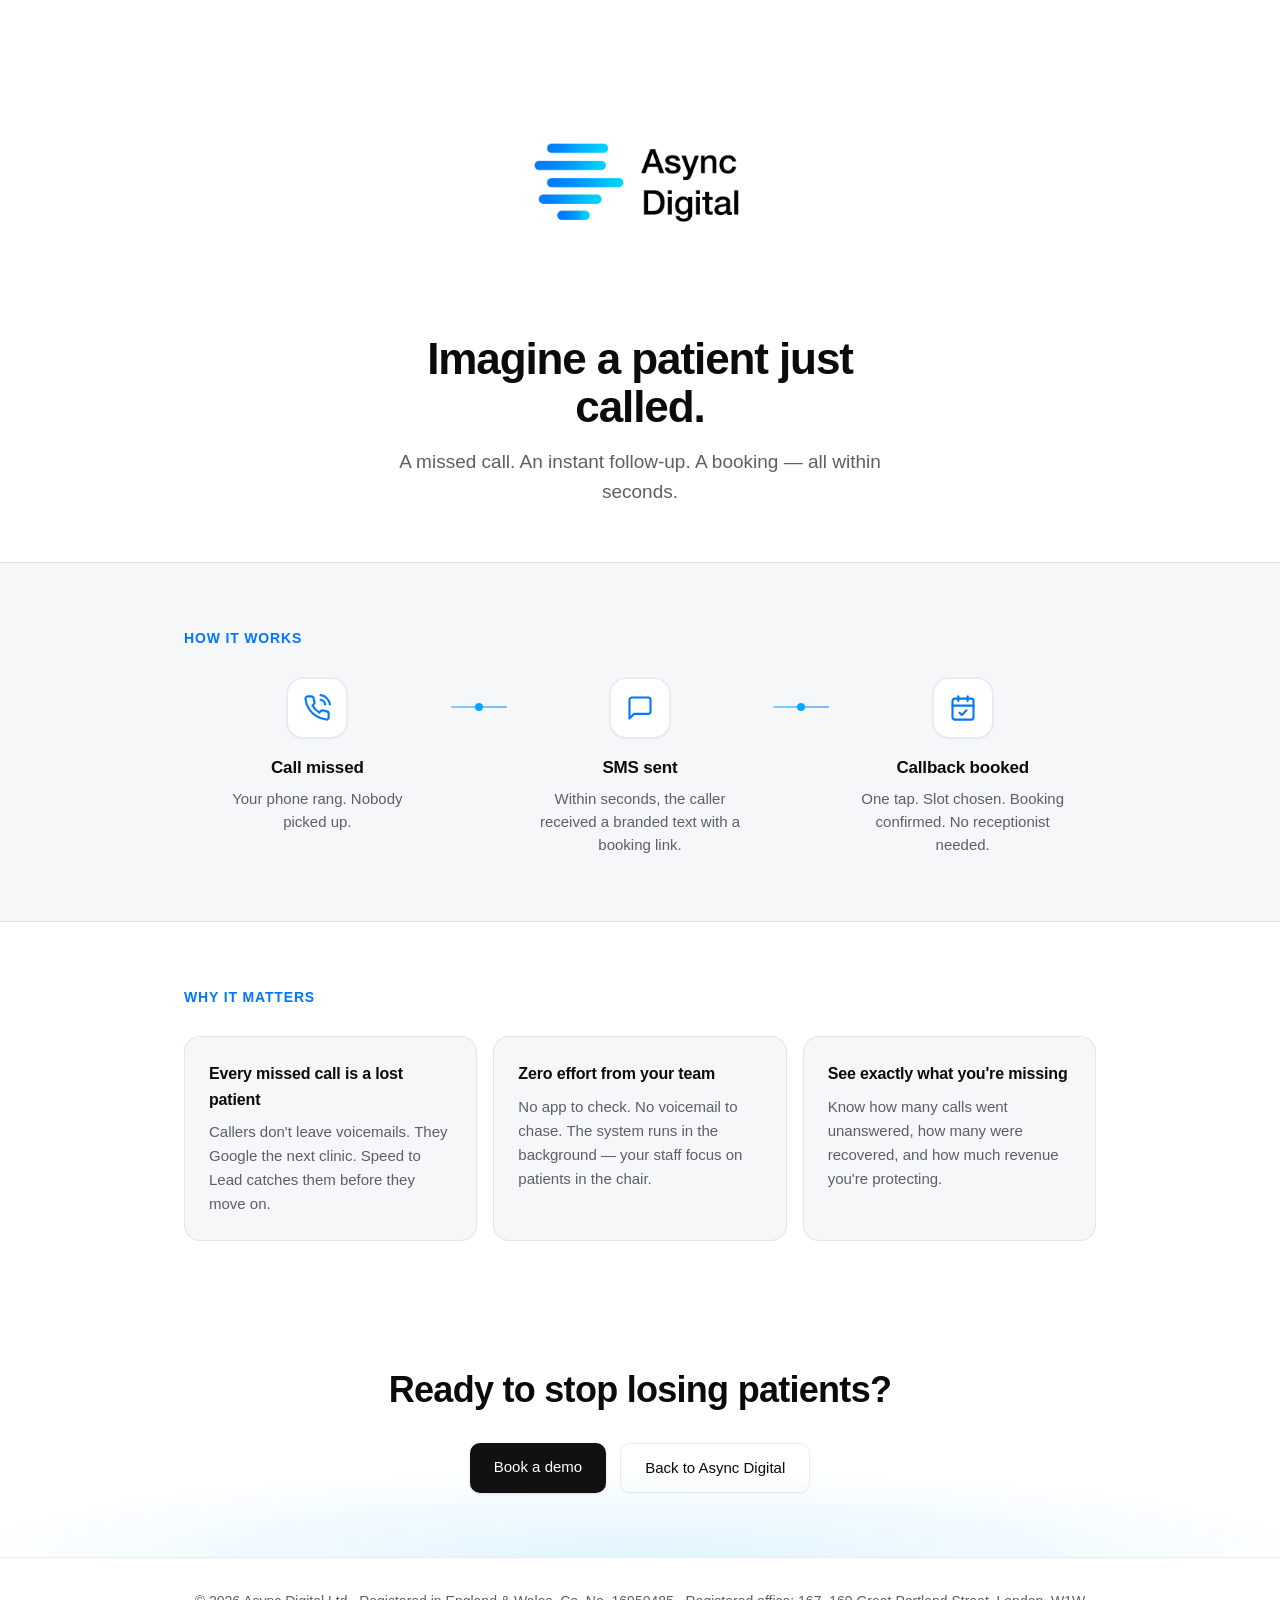
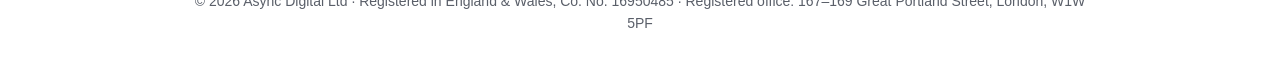
==== speed-to-lead/index.html @ 0b7e0255 "Swap mailto from r.nash1 to h.nash1 on demo speed-to-lead page Helen is the sales contact; r.nash1 i" ====
<!doctype html>
<html lang="en-GB">
<head>
  <meta charset="utf-8" />
  <meta name="viewport" content="width=device-width,initial-scale=1" />
  <title>Speed to Lead — Async Digital Demo</title>
  <meta name="description" content="See how Async Digital's Speed to Lead system turns missed calls into booked appointments — automatically." />
  <link rel="stylesheet" href="styles.css" />
</head>

<body>

  <!-- Header -->
  <header class="header">
    <div class="wrap">
      <div class="brand">
        <img class="logo" src="Logo.jpg" alt="Async Digital" />
      </div>

      <h1 class="headline">Imagine a patient just called.</h1>
      <p class="subtitle">A missed call. An instant follow-up. A booking — all within seconds.</p>
    </div>
  </header>

  <main>

    <!-- Flow -->
    <section class="flow-section" aria-labelledby="flow-title">
      <div class="wrap">
        <h2 id="flow-title" class="section-label">How it works</h2>

        <div class="flow">
          <div class="flow-step">
            <div class="flow-icon">
              <svg width="28" height="28" viewBox="0 0 24 24" fill="none" stroke="currentColor" stroke-width="1.8" stroke-linecap="round" stroke-linejoin="round" aria-hidden="true">
                <path d="M15.05 5A5 5 0 0 1 19 8.95M15.05 1A9 9 0 0 1 23 8.94"/>
                <path d="M22 16.92v3a2 2 0 0 1-2.18 2 19.79 19.79 0 0 1-8.63-3.07 19.5 19.5 0 0 1-6-6 19.79 19.79 0 0 1-3.07-8.67A2 2 0 0 1 4.11 2h3a2 2 0 0 1 2 1.72c.127.96.361 1.903.7 2.81a2 2 0 0 1-.45 2.11L8.09 9.91a16 16 0 0 0 6 6l1.27-1.27a2 2 0 0 1 2.11-.45c.907.339 1.85.573 2.81.7A2 2 0 0 1 22 16.92z"/>
              </svg>
            </div>
            <h3 class="flow-title">Call missed</h3>
            <p class="flow-desc">Your phone rang. Nobody picked up.</p>
          </div>

          <div class="flow-connector" aria-hidden="true">
            <div class="connector-line"></div>
            <div class="connector-dot"></div>
          </div>

          <div class="flow-step">
            <div class="flow-icon">
              <svg width="28" height="28" viewBox="0 0 24 24" fill="none" stroke="currentColor" stroke-width="1.8" stroke-linecap="round" stroke-linejoin="round" aria-hidden="true">
                <path d="M21 15a2 2 0 0 1-2 2H7l-4 4V5a2 2 0 0 1 2-2h14a2 2 0 0 1 2 2z"/>
              </svg>
            </div>
            <h3 class="flow-title">SMS sent</h3>
            <p class="flow-desc">Within seconds, the caller received a branded text with a booking link.</p>
          </div>

          <div class="flow-connector" aria-hidden="true">
            <div class="connector-line"></div>
            <div class="connector-dot"></div>
          </div>

          <div class="flow-step">
            <div class="flow-icon">
              <svg width="28" height="28" viewBox="0 0 24 24" fill="none" stroke="currentColor" stroke-width="1.8" stroke-linecap="round" stroke-linejoin="round" aria-hidden="true">
                <rect x="3" y="4" width="18" height="18" rx="2" ry="2"/>
                <line x1="16" y1="2" x2="16" y2="6"/>
                <line x1="8" y1="2" x2="8" y2="6"/>
                <line x1="3" y1="10" x2="21" y2="10"/>
                <path d="M9 16l2 2 4-4"/>
              </svg>
            </div>
            <h3 class="flow-title">Callback booked</h3>
            <p class="flow-desc">One tap. Slot chosen. Booking confirmed. No receptionist needed.</p>
          </div>
        </div>
      </div>
    </section>

    <!-- Why it matters -->
    <section class="cards-section" aria-labelledby="why-title">
      <div class="wrap">
        <h2 id="why-title" class="section-label">Why it matters</h2>

        <div class="cards">
          <article class="card">
            <h3>Every missed call is a lost patient</h3>
            <p>Callers don't leave voicemails. They Google the next clinic. Speed to Lead catches them before they move on.</p>
          </article>

          <article class="card">
            <h3>Zero effort from your team</h3>
            <p>No app to check. No voicemail to chase. The system runs in the background — your staff focus on patients in the chair.</p>
          </article>

          <article class="card">
            <h3>See exactly what you're missing</h3>
            <p>Know how many calls went unanswered, how many were recovered, and how much revenue you're protecting.</p>
          </article>
        </div>
      </div>
    </section>

    <!-- CTA -->
    <section class="cta-section" aria-labelledby="cta-title">
      <div class="wrap">
        <h2 id="cta-title" class="cta-headline">Ready to stop losing patients?</h2>
        <div class="cta-buttons">
          <a class="btn btn-primary" href="mailto:h.nash1@async-digital.com">Book a demo</a>
          <a class="btn btn-outline" href="https://async-digital.com">Back to Async Digital</a>
        </div>
      </div>
    </section>

  </main>

  <footer class="footer" role="contentinfo">
    <div class="wrap">
      <span>© <span id="year"></span> Async Digital Ltd · Registered in England &amp; Wales, Co. No. 16950485 · Registered office: 167&ndash;169 Great Portland Street, London, W1W 5PF</span>
    </div>
  </footer>

  <script>
    document.getElementById("year").textContent = new Date().getFullYear();
  </script>
</body>
</html>
---- speed-to-lead/styles.css ----
/* ========================================
   Speed to Lead — Demo Page
   Async Digital · demo.async-digital.com
   ======================================== */

:root {
  --text: #0b0b0c;
  --muted: #5a5f69;
  --bg: #ffffff;
  --card: #f6f7f9;
  --border: rgba(0, 0, 0, 0.08);
  --accent: #0aa5ff;
  --accent-2: #0077ff;
  --glow: rgba(10, 165, 255, 0.12);
}

*,
*::before,
*::after {
  box-sizing: border-box;
}

html {
  scroll-behavior: smooth;
}

body {
  margin: 0;
  font-family: -apple-system, BlinkMacSystemFont, "Segoe UI", Roboto, Helvetica,
    Arial, sans-serif;
  color: var(--text);
  background: var(--bg);
  line-height: 1.6;
  -webkit-font-smoothing: antialiased;
}

.wrap {
  max-width: 960px;
  margin: 0 auto;
  padding: 0 24px;
}

/* ---------- Header ---------- */

.header {
  padding: 48px 0 56px;
  text-align: center;
}

.brand {
  display: flex;
  justify-content: center;
}

.logo {
  max-width: 400px;
  width: 100%;
  height: auto;
  display: block;
}

.headline {
  font-size: clamp(32px, 5vw, 44px);
  line-height: 1.1;
  letter-spacing: -0.025em;
  margin: 20px auto 0;
  max-width: 20ch;
  font-weight: 700;
}

.subtitle {
  font-size: 19px;
  color: var(--muted);
  line-height: 1.55;
  margin: 16px auto 0;
  max-width: 46ch;
}

/* ---------- Section Labels ---------- */

.section-label {
  font-size: 14px;
  font-weight: 600;
  letter-spacing: 0.06em;
  text-transform: uppercase;
  color: var(--accent-2);
  margin: 0 0 28px;
}

/* ---------- Flow Visual ---------- */

.flow-section {
  padding: 64px 0;
  background: var(--card);
  border-top: 1px solid var(--border);
  border-bottom: 1px solid var(--border);
}

.flow {
  display: flex;
  align-items: flex-start;
  gap: 0;
}

.flow-step {
  flex: 1;
  text-align: center;
  padding: 0 12px;
}

.flow-icon {
  width: 60px;
  height: 60px;
  margin: 0 auto 16px;
  display: flex;
  align-items: center;
  justify-content: center;
  border-radius: 16px;
  background: var(--bg);
  border: 1px solid var(--border);
  color: var(--accent-2);
  box-shadow:
    0 1px 3px rgba(0, 0, 0, 0.04),
    0 0 0 1px rgba(10, 165, 255, 0.06);
}

.flow-title {
  font-size: 17px;
  font-weight: 600;
  margin: 0 0 6px;
  letter-spacing: -0.01em;
}

.flow-desc {
  font-size: 15px;
  color: var(--muted);
  margin: 0;
  line-height: 1.55;
  max-width: 26ch;
  margin-left: auto;
  margin-right: auto;
}

/* Connectors */

.flow-connector {
  display: flex;
  align-items: center;
  justify-content: center;
  padding-top: 28px;
  width: 56px;
  flex-shrink: 0;
  position: relative;
}

.connector-line {
  width: 100%;
  height: 2px;
  background: linear-gradient(90deg, var(--accent), var(--accent-2));
  border-radius: 1px;
  opacity: 0.5;
}

.connector-dot {
  position: absolute;
  width: 8px;
  height: 8px;
  border-radius: 50%;
  background: var(--accent);
  animation: pulse 2.4s ease-in-out infinite;
}

@keyframes pulse {
  0%, 100% { opacity: 0.4; transform: scale(1); }
  50% { opacity: 1; transform: scale(1.4); }
}

/* ---------- Cards ---------- */

.cards-section {
  padding: 64px 0;
}

.cards {
  display: grid;
  grid-template-columns: repeat(3, 1fr);
  gap: 16px;
}

.card {
  background: var(--card);
  border: 1px solid var(--border);
  border-radius: 16px;
  padding: 24px;
}

.card h3 {
  font-size: 16px;
  font-weight: 600;
  margin: 0 0 8px;
  letter-spacing: -0.01em;
}

.card p {
  font-size: 15px;
  color: var(--muted);
  margin: 0;
  line-height: 1.6;
}

/* ---------- CTA ---------- */

.cta-section {
  padding: 56px 0 64px;
  text-align: center;
  background:
    radial-gradient(ellipse 80% 50% at 50% 100%, var(--glow), transparent 70%);
}

.cta-headline {
  font-size: clamp(26px, 4vw, 36px);
  font-weight: 700;
  letter-spacing: -0.02em;
  margin: 0 0 24px;
}

.cta-buttons {
  display: flex;
  gap: 14px;
  justify-content: center;
  flex-wrap: wrap;
}

.btn {
  display: inline-block;
  padding: 12px 24px;
  border-radius: 10px;
  font-size: 15px;
  font-weight: 500;
  text-decoration: none;
  transition: transform 120ms ease, box-shadow 120ms ease, filter 120ms ease;
}

.btn:hover {
  transform: translateY(-1px);
}

.btn:focus-visible {
  outline: 3px solid rgba(10, 165, 255, 0.35);
  outline-offset: 3px;
}

.btn-primary {
  background: #111;
  color: #fff;
  box-shadow: 0 1px 3px rgba(0, 0, 0, 0.12);
}

.btn-primary:hover {
  box-shadow: 0 8px 20px rgba(0, 0, 0, 0.12);
  filter: brightness(0.95);
}

.btn-outline {
  background: transparent;
  color: var(--text);
  border: 1px solid var(--border);
  box-shadow: 0 1px 2px rgba(0, 0, 0, 0.04);
}

.btn-outline:hover {
  background: var(--card);
  box-shadow: 0 4px 12px rgba(0, 0, 0, 0.06);
}

/* ---------- Footer ---------- */

.footer {
  padding: 32px 0;
  text-align: center;
  font-size: 14px;
  color: var(--muted);
  border-top: 1px solid var(--border);
}

/* ---------- Responsive ---------- */

@media (max-width: 768px) {
  .header {
    padding: 36px 0 44px;
  }

  .logo {
    max-width: 300px;
  }

  .flow-section {
    padding: 48px 0;
  }

  .flow {
    flex-direction: column;
    align-items: center;
    gap: 0;
  }

  .flow-step {
    padding: 0;
    max-width: 300px;
  }

  .flow-connector {
    width: 2px;
    height: 40px;
    padding-top: 0;
    flex-direction: column;
  }

  .connector-line {
    width: 2px;
    height: 100%;
  }

  .cards-section {
    padding: 48px 0;
  }

  .cards {
    grid-template-columns: 1fr;
  }

  .cta-section {
    padding: 44px 0 52px;
  }
}

@media (max-width: 480px) {
  .subtitle {
    font-size: 17px;
  }

  .cta-buttons {
    flex-direction: column;
    align-items: center;
  }

  .btn {
    width: 100%;
    max-width: 280px;
    text-align: center;
  }
}
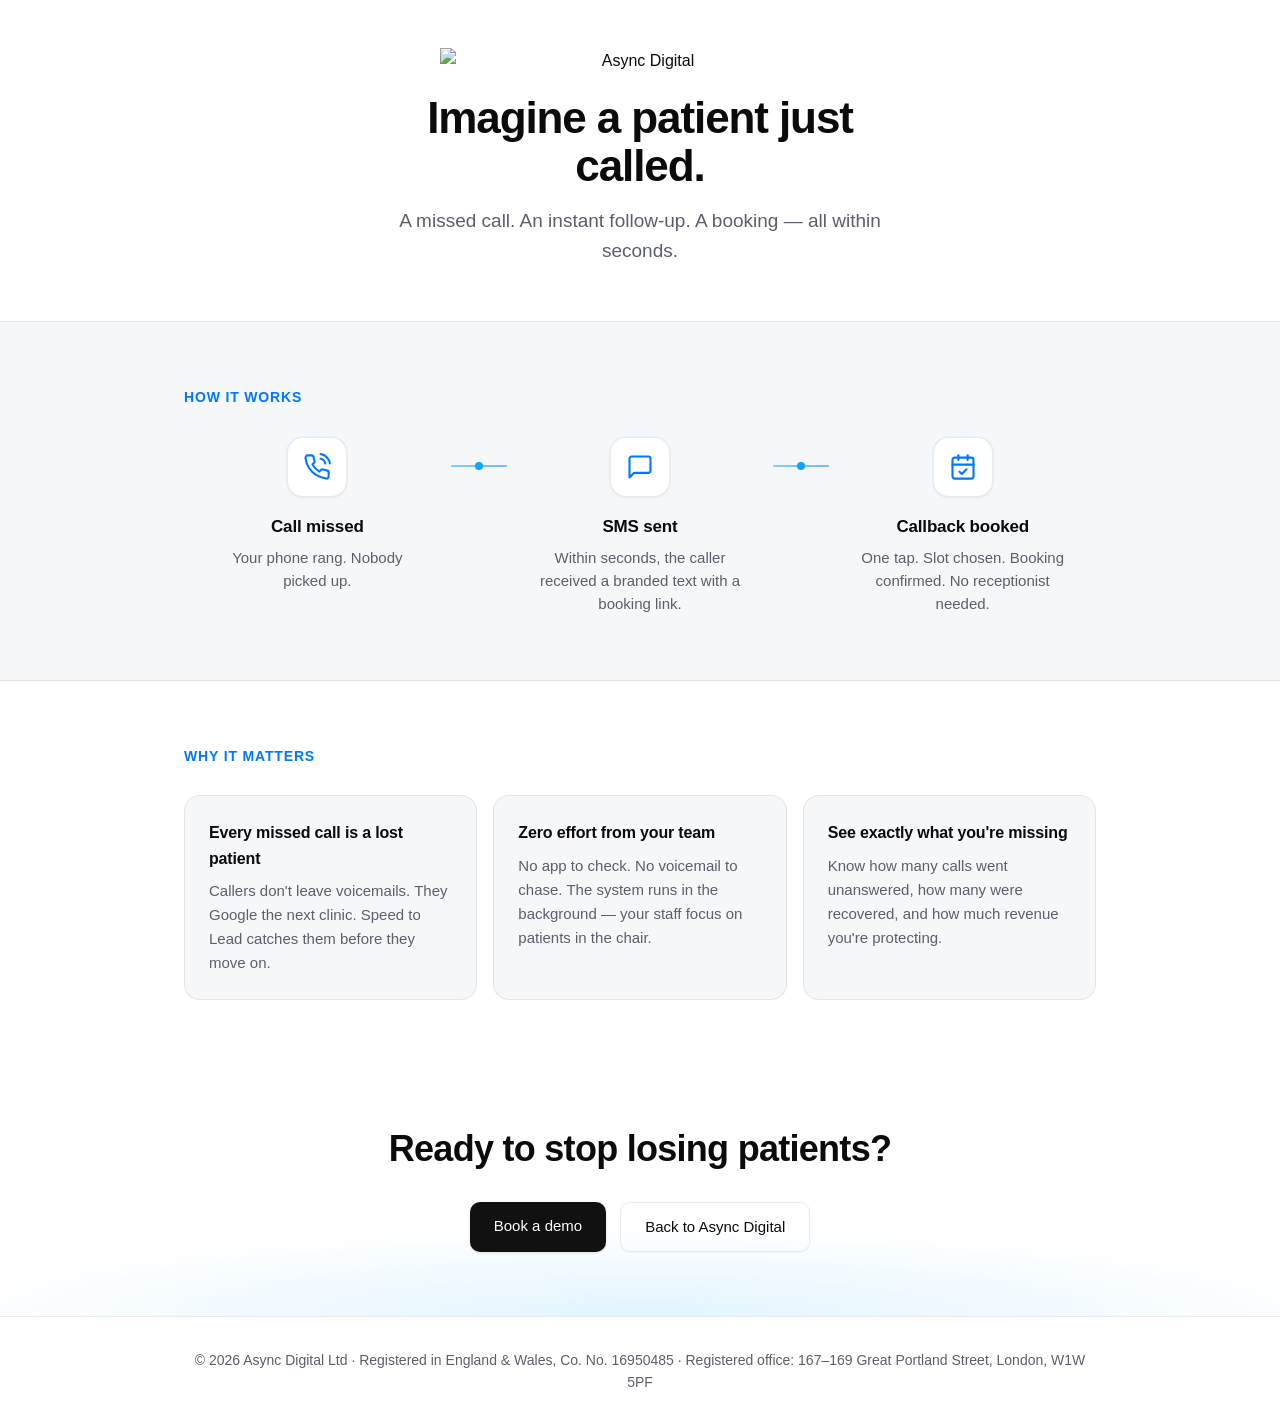
==== commit 2bb7ce60: "Canonicalise logo and favicons via async-digital.com URLs Point all demo-site image/icon references " ====
--- a/speed-to-lead/index.html
+++ b/speed-to-lead/index.html
@@ -5,7 +5,13 @@
   <meta name="viewport" content="width=device-width,initial-scale=1" />
   <title>Speed to Lead — Async Digital Demo</title>
   <meta name="description" content="See how Async Digital's Speed to Lead system turns missed calls into booked appointments — automatically." />
+
+  <link rel="icon" type="image/png" sizes="32x32" href="https://async-digital.com/assets/favicon-32x32.png" />
+  <link rel="icon" type="image/png" sizes="16x16" href="https://async-digital.com/assets/favicon-16x16.png" />
+  <link rel="apple-touch-icon" sizes="180x180" href="https://async-digital.com/assets/apple-touch-icon.png" />
+
   <link rel="stylesheet" href="styles.css" />
+  <script src="https://async-digital.com/assets/brand.js?v=2026-04-17" defer></script>
 </head>
 
 <body>
@@ -14,7 +20,7 @@
   <header class="header">
     <div class="wrap">
       <div class="brand">
-        <img class="logo" src="Logo.jpg" alt="Async Digital" />
+        <img class="logo" src="https://async-digital.com/assets/Logo.jpg" alt="Async Digital" />
       </div>
 
       <h1 class="headline">Imagine a patient just called.</h1>
@@ -107,7 +113,7 @@
       <div class="wrap">
         <h2 id="cta-title" class="cta-headline">Ready to stop losing patients?</h2>
         <div class="cta-buttons">
-          <a class="btn btn-primary" href="mailto:h.nash1@async-digital.com">Book a demo</a>
+          <a class="btn btn-primary" data-brand-mailto href="mailto:h.nash1@async-digital.com">Book a demo</a>
           <a class="btn btn-outline" href="https://async-digital.com">Back to Async Digital</a>
         </div>
       </div>
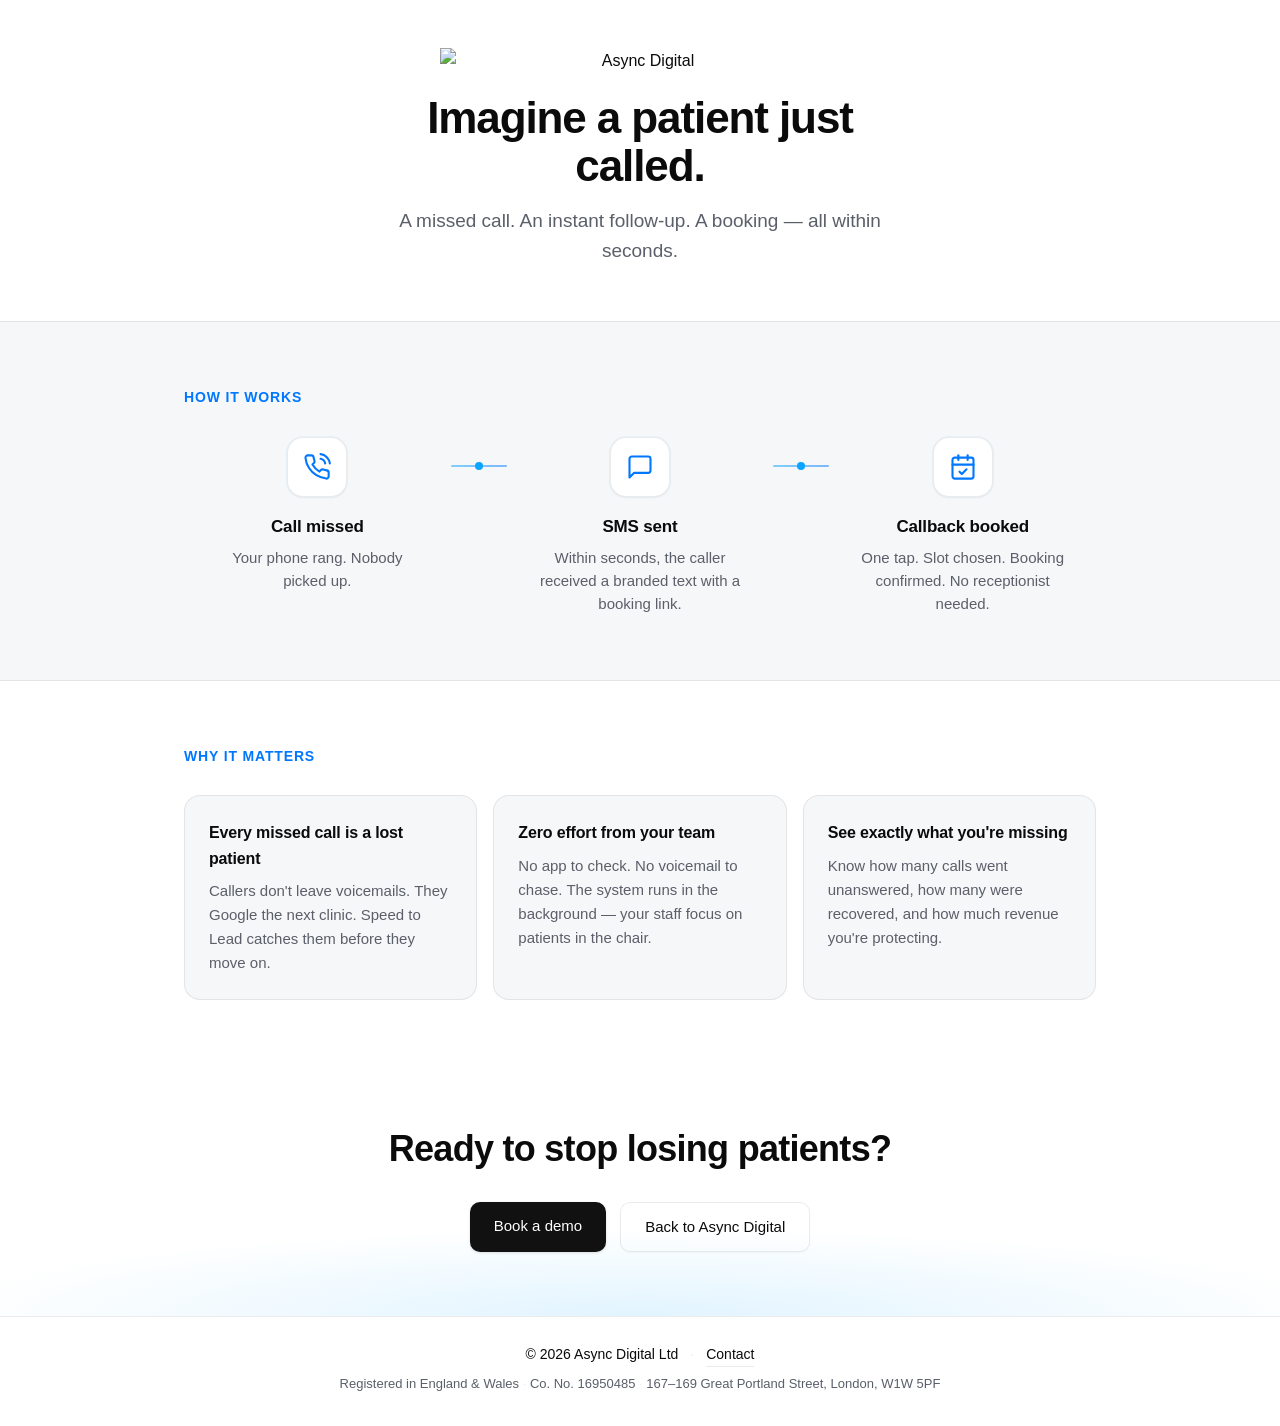
==== commit c4d6439f: "Redesign footer with two-row layout Companion to async-digital-ltd/async-digital-site#15. Splits cop" ====
--- a/speed-to-lead/index.html
+++ b/speed-to-lead/index.html
@@ -5,6 +5,20 @@
   <meta name="viewport" content="width=device-width,initial-scale=1" />
   <title>Speed to Lead — Async Digital Demo</title>
   <meta name="description" content="See how Async Digital's Speed to Lead system turns missed calls into booked appointments — automatically." />
+
+  <!-- Open Graph -->
+  <meta property="og:type" content="website" />
+  <meta property="og:site_name" content="Async Digital" />
+  <meta property="og:title" content="Speed to Lead — Async Digital Demo" />
+  <meta property="og:description" content="See how Async Digital's Speed to Lead system turns missed calls into booked appointments — automatically." />
+  <meta property="og:image" content="https://async-digital.com/assets/og-logo.jpg" />
+  <meta property="og:url" content="https://demo.async-digital.com/speed-to-lead/" />
+
+  <!-- Twitter Card -->
+  <meta name="twitter:card" content="summary_large_image" />
+  <meta name="twitter:title" content="Speed to Lead — Async Digital Demo" />
+  <meta name="twitter:description" content="See how Async Digital's Speed to Lead system turns missed calls into booked appointments — automatically." />
+  <meta name="twitter:image" content="https://async-digital.com/assets/og-logo.jpg" />
 
   <link rel="icon" type="image/png" sizes="32x32" href="https://async-digital.com/assets/favicon-32x32.png" />
   <link rel="icon" type="image/png" sizes="16x16" href="https://async-digital.com/assets/favicon-16x16.png" />
@@ -123,7 +137,19 @@
 
   <footer class="footer" role="contentinfo">
     <div class="wrap">
-      <span>© <span id="year"></span> Async Digital Ltd · Registered in England &amp; Wales, Co. No. 16950485 · Registered office: 167&ndash;169 Great Portland Street, London, W1W 5PF</span>
+      <div class="footer-primary">
+        <span>&copy; <span id="year"></span> Async Digital Ltd</span>
+        <span class="footer-sep" aria-hidden="true">&middot;</span>
+        <a class="footer-link" data-brand-mailto href="mailto:h.nash1@async-digital.com">Contact</a>
+      </div>
+      <div class="footer-legal">
+        Registered in England &amp; Wales
+        <span class="footer-sep" aria-hidden="true">&middot;</span>
+        <span class="footer-nowrap">Co. No. 16950485</span>
+        <span class="footer-sep" aria-hidden="true">&middot;</span>
+        167&ndash;169 Great Portland Street, London,
+        <span class="footer-nowrap">W1W 5PF</span>
+      </div>
     </div>
   </footer>
 
--- a/speed-to-lead/styles.css
+++ b/speed-to-lead/styles.css
@@ -276,12 +276,39 @@
 /* ---------- Footer ---------- */
 
 .footer {
-  padding: 32px 0;
+  padding: 28px 0 32px;
   text-align: center;
   font-size: 14px;
   color: var(--muted);
   border-top: 1px solid var(--border);
-}
+  line-height: 1.4;
+}
+
+.footer-primary {
+  display: flex;
+  flex-wrap: wrap;
+  justify-content: center;
+  align-items: baseline;
+  gap: 6px 12px;
+  color: var(--text);
+}
+
+.footer-legal {
+  margin-top: 8px;
+  font-size: 13px;
+}
+
+.footer-sep { color: var(--border); }
+.footer-nowrap { white-space: nowrap; }
+
+.footer-link {
+  color: var(--text);
+  text-decoration: none;
+  border-bottom: 1px solid var(--border);
+  padding-bottom: 2px;
+}
+
+.footer-link:hover { border-bottom-color: rgba(0, 0, 0, 0.18); }
 
 /* ---------- Responsive ---------- */
 
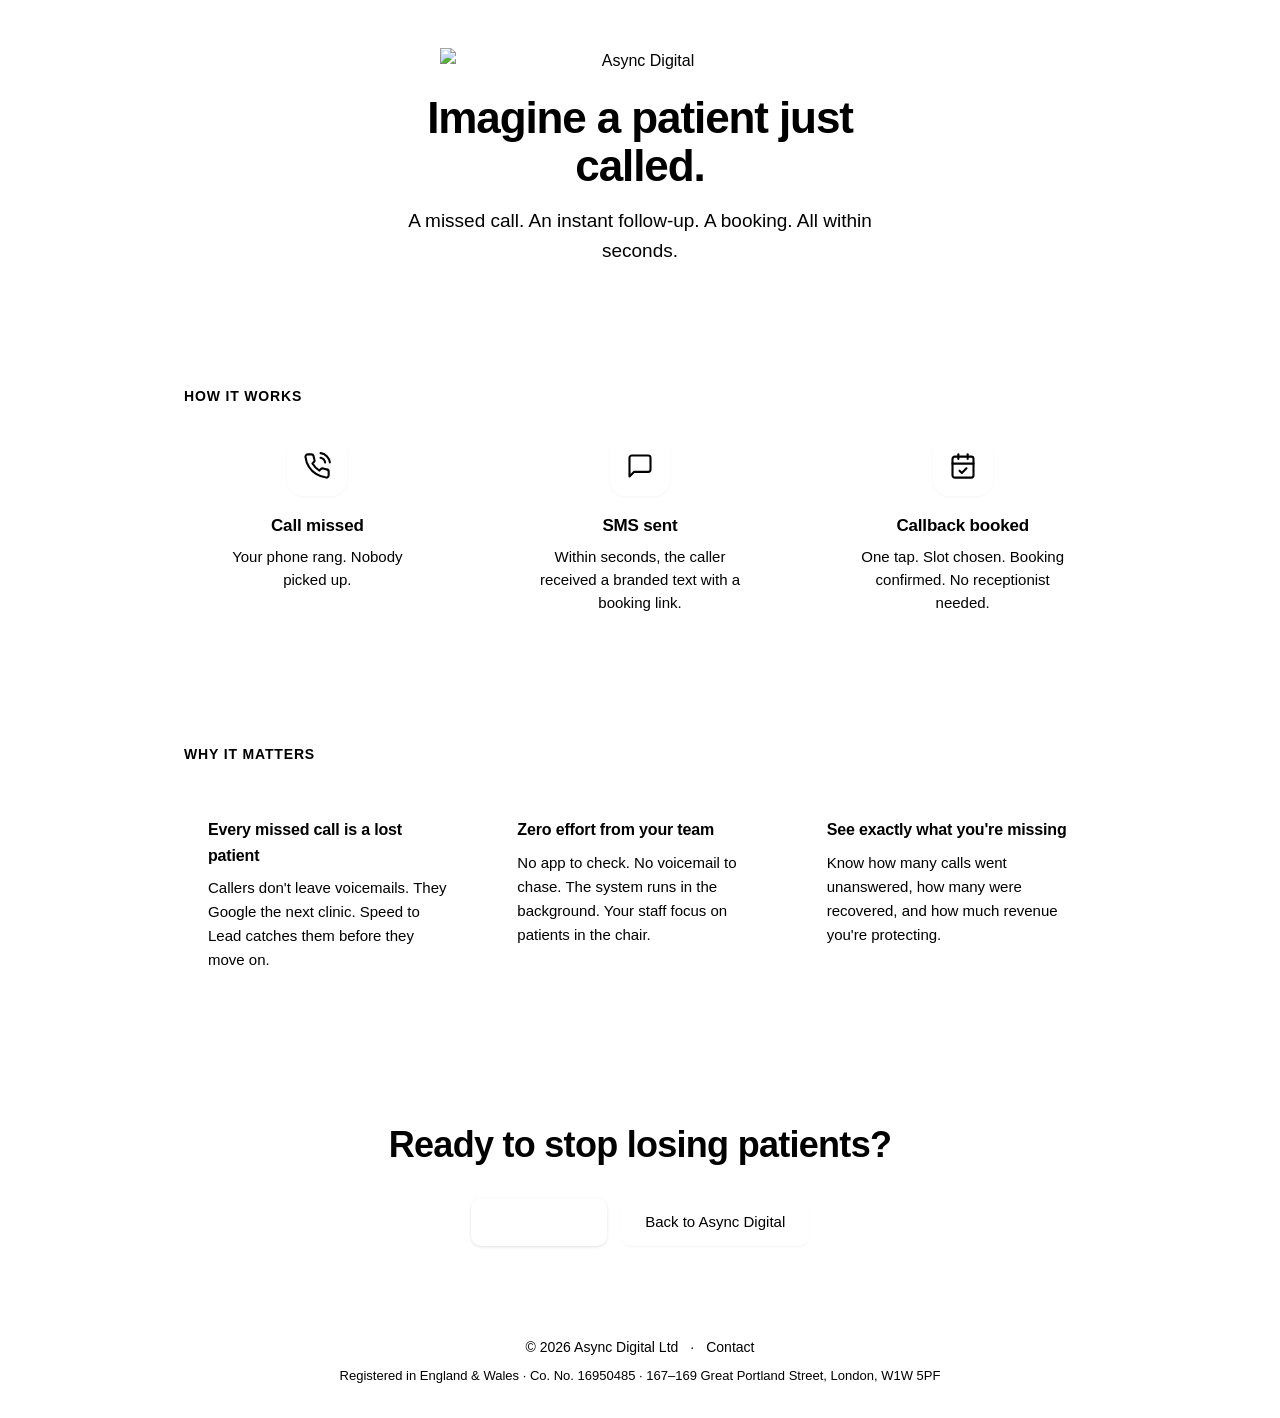
==== commit 04636c40: "Bring demo-site onto brand and add DESIGN.md Both pages on demo.async-digital.com (the landing page " ====
--- a/speed-to-lead/index.html
+++ b/speed-to-lead/index.html
@@ -3,27 +3,28 @@
 <head>
   <meta charset="utf-8" />
   <meta name="viewport" content="width=device-width,initial-scale=1" />
-  <title>Speed to Lead — Async Digital Demo</title>
-  <meta name="description" content="See how Async Digital's Speed to Lead system turns missed calls into booked appointments — automatically." />
+  <title>Speed to Lead | Async Digital demo</title>
+  <meta name="description" content="See how Async Digital's Speed to Lead system turns missed calls into booked appointments. Automatically." />
 
   <!-- Open Graph -->
   <meta property="og:type" content="website" />
   <meta property="og:site_name" content="Async Digital" />
-  <meta property="og:title" content="Speed to Lead — Async Digital Demo" />
-  <meta property="og:description" content="See how Async Digital's Speed to Lead system turns missed calls into booked appointments — automatically." />
+  <meta property="og:title" content="Speed to Lead | Async Digital demo" />
+  <meta property="og:description" content="See how Async Digital's Speed to Lead system turns missed calls into booked appointments. Automatically." />
   <meta property="og:image" content="https://async-digital.com/assets/og-logo.jpg" />
   <meta property="og:url" content="https://demo.async-digital.com/speed-to-lead/" />
 
   <!-- Twitter Card -->
   <meta name="twitter:card" content="summary_large_image" />
-  <meta name="twitter:title" content="Speed to Lead — Async Digital Demo" />
-  <meta name="twitter:description" content="See how Async Digital's Speed to Lead system turns missed calls into booked appointments — automatically." />
+  <meta name="twitter:title" content="Speed to Lead | Async Digital demo" />
+  <meta name="twitter:description" content="See how Async Digital's Speed to Lead system turns missed calls into booked appointments. Automatically." />
   <meta name="twitter:image" content="https://async-digital.com/assets/og-logo.jpg" />
 
   <link rel="icon" type="image/png" sizes="32x32" href="https://async-digital.com/assets/favicon-32x32.png" />
   <link rel="icon" type="image/png" sizes="16x16" href="https://async-digital.com/assets/favicon-16x16.png" />
   <link rel="apple-touch-icon" sizes="180x180" href="https://async-digital.com/assets/apple-touch-icon.png" />
 
+  <link rel="stylesheet" href="https://async-digital.com/assets/brand.css" />
   <link rel="stylesheet" href="styles.css" />
   <script src="https://async-digital.com/assets/brand.js?v=2026-04-17" defer></script>
 </head>
@@ -34,11 +35,11 @@
   <header class="header">
     <div class="wrap">
       <div class="brand">
-        <img class="logo" src="https://async-digital.com/assets/Logo.jpg" alt="Async Digital" />
+        <img class="logo" src="https://async-digital.com/assets/logo.svg" alt="Async Digital" />
       </div>
 
       <h1 class="headline">Imagine a patient just called.</h1>
-      <p class="subtitle">A missed call. An instant follow-up. A booking — all within seconds.</p>
+      <p class="subtitle">A missed call. An instant follow-up. A booking. All within seconds.</p>
     </div>
   </header>
 
@@ -111,7 +112,7 @@
 
           <article class="card">
             <h3>Zero effort from your team</h3>
-            <p>No app to check. No voicemail to chase. The system runs in the background — your staff focus on patients in the chair.</p>
+            <p>No app to check. No voicemail to chase. The system runs in the background. Your staff focus on patients in the chair.</p>
           </article>
 
           <article class="card">
--- a/speed-to-lead/styles.css
+++ b/speed-to-lead/styles.css
@@ -1,18 +1,8 @@
-/* ========================================
-   Speed to Lead — Demo Page
-   Async Digital · demo.async-digital.com
-   ======================================== */
-
-:root {
-  --text: #0b0b0c;
-  --muted: #5a5f69;
-  --bg: #ffffff;
-  --card: #f6f7f9;
-  --border: rgba(0, 0, 0, 0.08);
-  --accent: #0aa5ff;
-  --accent-2: #0077ff;
-  --glow: rgba(10, 165, 255, 0.12);
-}
+/* ==========================================================
+   Speed to Lead, demo page.
+   Async Digital, demo.async-digital.com.
+   Brand tokens come from https://async-digital.com/assets/brand.css.
+   ========================================================== */
 
 *,
 *::before,
@@ -83,7 +73,7 @@
   font-weight: 600;
   letter-spacing: 0.06em;
   text-transform: uppercase;
-  color: var(--accent-2);
+  color: var(--primary);
   margin: 0 0 28px;
 }
 
@@ -118,10 +108,8 @@
   border-radius: 16px;
   background: var(--bg);
   border: 1px solid var(--border);
-  color: var(--accent-2);
-  box-shadow:
-    0 1px 3px rgba(0, 0, 0, 0.04),
-    0 0 0 1px rgba(10, 165, 255, 0.06);
+  color: var(--primary);
+  box-shadow: 0 1px 3px rgba(0, 0, 0, 0.04);
 }
 
 .flow-title {
@@ -156,7 +144,7 @@
 .connector-line {
   width: 100%;
   height: 2px;
-  background: linear-gradient(90deg, var(--accent), var(--accent-2));
+  background: var(--primary);
   border-radius: 1px;
   opacity: 0.5;
 }
@@ -165,14 +153,9 @@
   position: absolute;
   width: 8px;
   height: 8px;
-  border-radius: 50%;
-  background: var(--accent);
-  animation: pulse 2.4s ease-in-out infinite;
-}
-
-@keyframes pulse {
-  0%, 100% { opacity: 0.4; transform: scale(1); }
-  50% { opacity: 1; transform: scale(1.4); }
+  border-radius: 999px;
+  background: var(--primary);
+  opacity: 0.85;
 }
 
 /* ---------- Cards ---------- */
@@ -213,8 +196,6 @@
 .cta-section {
   padding: 56px 0 64px;
   text-align: center;
-  background:
-    radial-gradient(ellipse 80% 50% at 50% 100%, var(--glow), transparent 70%);
 }
 
 .cta-headline {
@@ -246,12 +227,12 @@
 }
 
 .btn:focus-visible {
-  outline: 3px solid rgba(10, 165, 255, 0.35);
+  outline: 3px solid color-mix(in srgb, var(--primary) 35%, transparent);
   outline-offset: 3px;
 }
 
 .btn-primary {
-  background: #111;
+  background: var(--primary);
   color: #fff;
   box-shadow: 0 1px 3px rgba(0, 0, 0, 0.12);
 }
